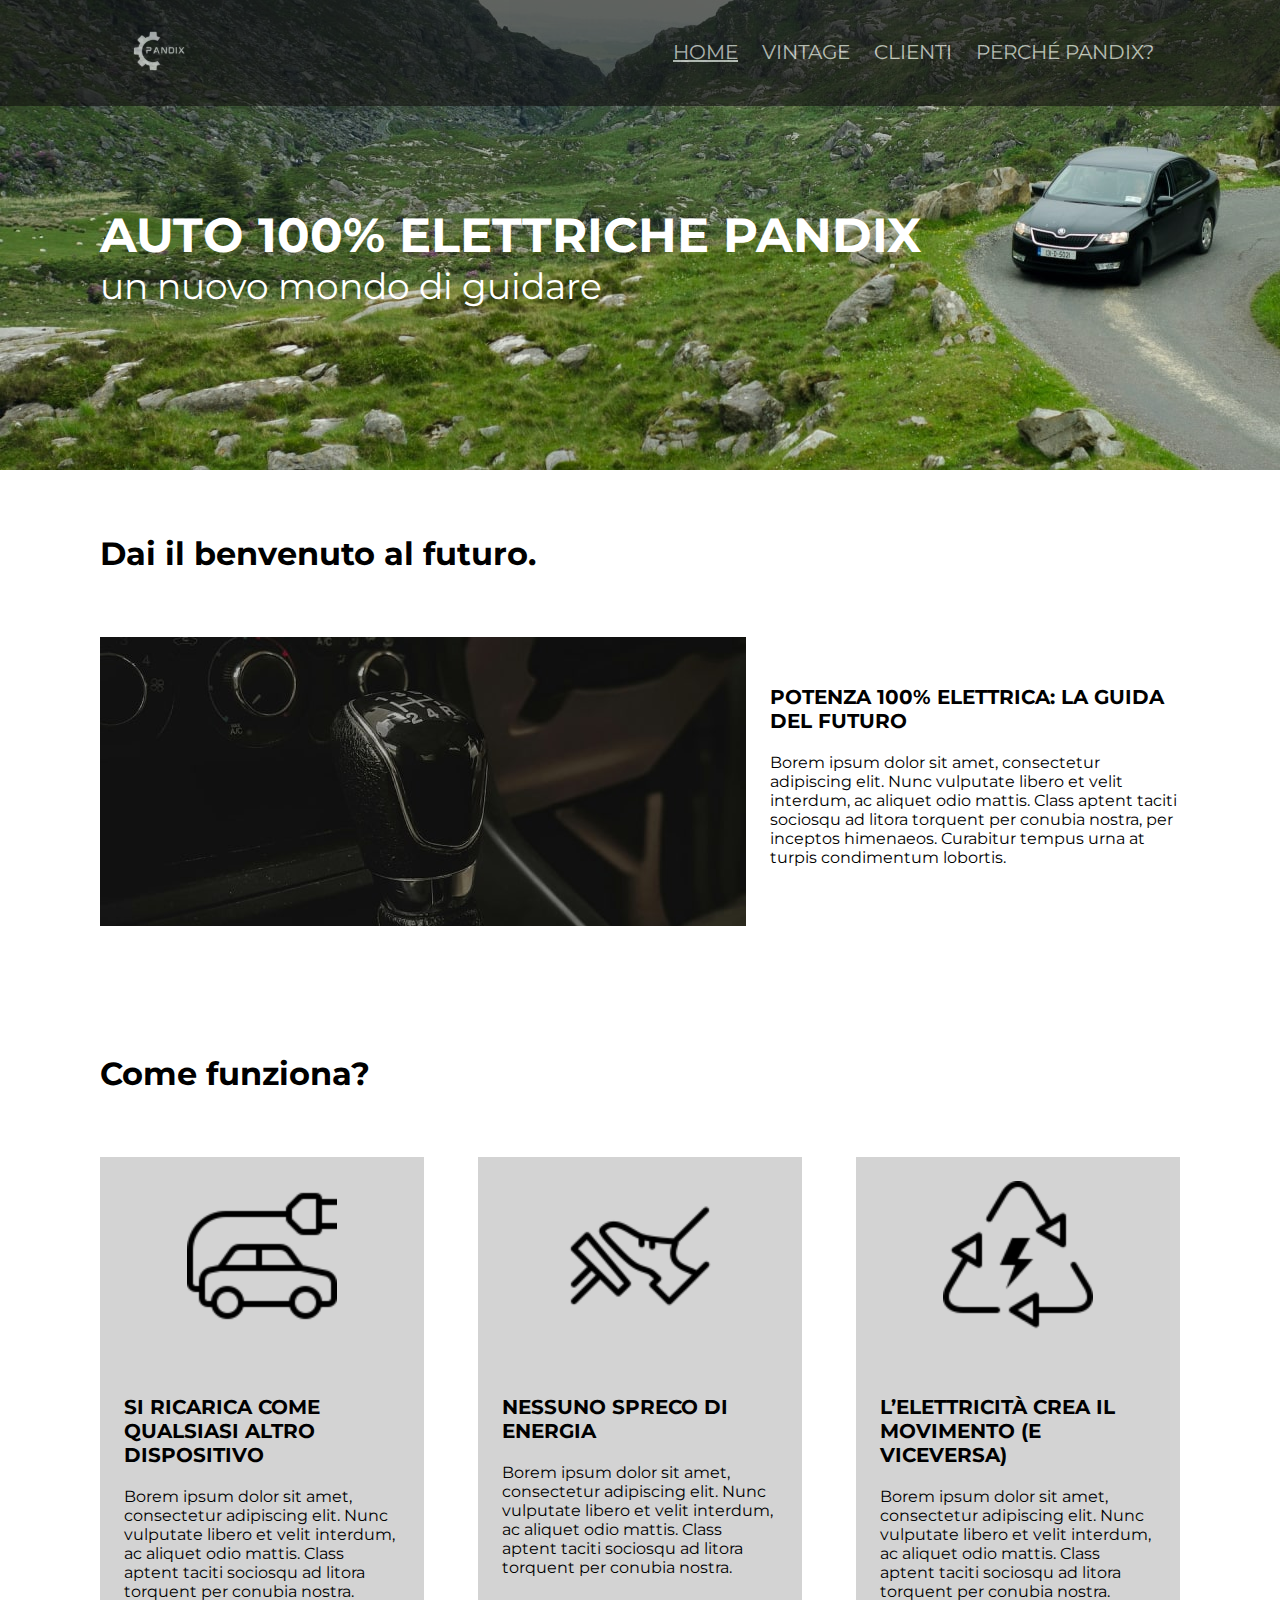
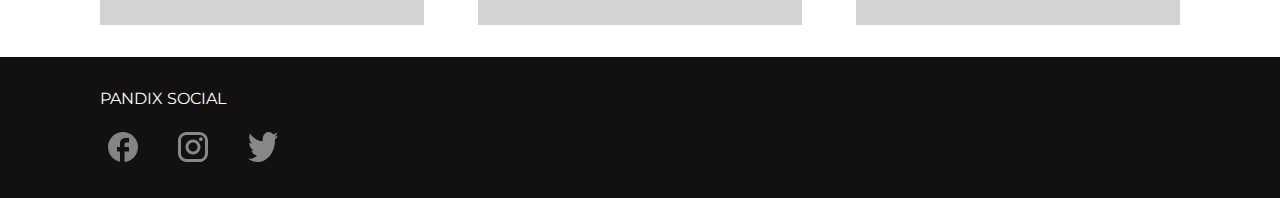
==== index.html @ 1530d186 "first commit" ====
<!DOCTYPE html>
<html lang="en">

<head>
    <meta charset="UTF-8">
    <meta name="viewport" content="width=device-width, initial-scale=1.0">
    <title>Pandix | Home page</title>
    <link rel="stylesheet" href="style.css">
</head>

<body>
    <header class="index">
        <nav>

            <a href="#" class="logo"><img src="img/logo.svg" alt="logo"></a>
            <ul>
                <li><a href="#" style="text-decoration: underline;">home</a></li>
                <li><a href="vintage.html">vintage</a></li>
                <li><a href="clienti.html">clienti</a></li>
                <li><a href="perché-pandix.html">perché pandix?</a></li>
            </ul>
        </nav>
        <div class="header">
            <h1>auto 100% elettriche pandix</h1>
            <p>un nuovo mondo di guidare</p>
        </div>
    </header>

    <main>
        <h2>Dai il benvenuto al futuro.</h2>
        <div class="container">
            <img src="img/index-img1.jpg" alt="foto di un cambio manuale">
            <div class="text">
                <h3>Potenza 100% elettrica: la guida del futuro</h3>
                <p>Borem ipsum dolor sit amet, consectetur adipiscing elit. Nunc vulputate libero et velit interdum, ac
                    aliquet odio mattis. Class aptent taciti sociosqu ad litora torquent per conubia nostra, per
                    inceptos
                    himenaeos. Curabitur tempus urna at turpis condimentum lobortis.</p>
            </div>
        </div>



        <h2>Come funziona?</h2>
        <section class="container">
            <article class="card">
                <img src="svg/Electric Vehicle.svg" alt="un'icona che raffigura una macchina elettrica" class="icon">
                <h3>Si ricarica come qualsiasi altro dispositivo</h3>
                <p>Borem ipsum dolor sit amet, consectetur adipiscing elit. Nunc vulputate libero et velit interdum, ac
                    aliquet odio mattis. Class aptent taciti sociosqu ad litora torquent per conubia nostra.</p>
            </article>

            <article class="card">
                <img src="svg/Brake Pedal.svg" alt="un'icona che raffigura un piede sul pedale della macchina" class="icon">
                <h3>Nessuno spreco di energia</h3>
                <p>Borem ipsum dolor sit amet, consectetur adipiscing elit. Nunc vulputate libero et velit interdum, ac
                    aliquet odio mattis. Class aptent taciti sociosqu ad litora torquent per conubia nostra.</p>
            </article>

            <article class="card">
                <img src="svg/Renewable Energy.svg" alt="un'icona che raffigura il concetto di ricaricabile" class="icon">
                <h3>L’elettricità crea il movimento (e viceversa)</h3>
                <p>Borem ipsum dolor sit amet, consectetur adipiscing elit. Nunc vulputate libero et velit interdum,
                    ac
                    aliquet odio mattis. Class aptent taciti sociosqu ad litora torquent per conubia nostra.</p>
            </article>
        </section>
    </main>

    <footer>
        <p>pandix social</p>
        <a href="#"><img src="svg/fb.svg" alt="icona di facebook"></a>
        <a href="#"><img src="svg/instagram.svg" alt="icona di instagram"></a>
        <a href="#"><img src="svg/twitter.svg" alt="icona di twitter"></a>
    </footer>
</body>

</html>
---- style.css ----
@import url(https://fonts.googleapis.com/css?family=Montserrat:100,200,300,regular,500,600,700,800,900,100italic,200italic,300italic,italic,500italic,600italic,700italic,800italic,900italic);

*{
    margin: 0;
    padding: 0;
    box-sizing: border-box;
    font-family: "Montserrat";
}

li, h1, h3, footer{
    text-transform: uppercase;
}

h1{
    font-size: 3em;
    color: white;
    margin: auto;
    
}
header p{
    font-size: 2.25em;
    color: white;
}

h2{
    font-size: 2em;
    margin: 2em auto;
}

h3{
    font-size: 1.25em;
}

p{
    font-size: 1em;;
}
/*NAVIGATION*/

ul{
    float: right;
    margin: 1.5em 6.25em;
}

.logo{
    margin: 0 6.25em;
}

li{
    font-size: 1.25em;
    font-weight: 400;
    display: inline;
    
}

a{
    text-decoration: none;
    color: white;
    padding: 0.5em;
}

nav{
    background-color: #121011;
    opacity: 60%;
    padding: 1em;
}

/*FINE NAVIGATION*/

main{
    margin: auto 6.25em;
}

/*BG-IMG*/
header{
    height: 470px;
}

.index{
    background-image: url("img/main-index.jpg");
}

.vintage{
    background-image: url("img/main-vintage.jpg");
}

.clienti{
    background-image: url("img/main-clienti.jpg");
}

.perchè{
    background-image: url("img/main-perchè.jpg");
}
/*FINE BG-IMG*/

.header{
    margin: 6.25em;
}

.icon{
    display: block;
    margin: 0 auto;
}

.container{
    width:100%;
    margin:0 auto;
    display: flex;
    justify-content: space-between;    
}

.card{
    width:30%;
    background-color: lightgrey;
    padding: 1.5em;
}

.card h3{
    margin-bottom: 1em;
}

.container{
    display: flex;
    gap: 1.5em;
}

.reverse{
    flex-direction: row-reverse;
}

.container img{
    margin-bottom:4em;
}

.text{
    margin-top: 3em;
}

.text h3{
    margin-bottom:1em;
}

/*FOOTER*/

footer{
    clear: both;
    margin-top: 2em;
    background-color: #121011;
    color: white;
    padding: 2em 6.25em;   
}

footer img{
    margin: 1.5em 1.25em 0 0; 
}

/*FINE FOOTER*/
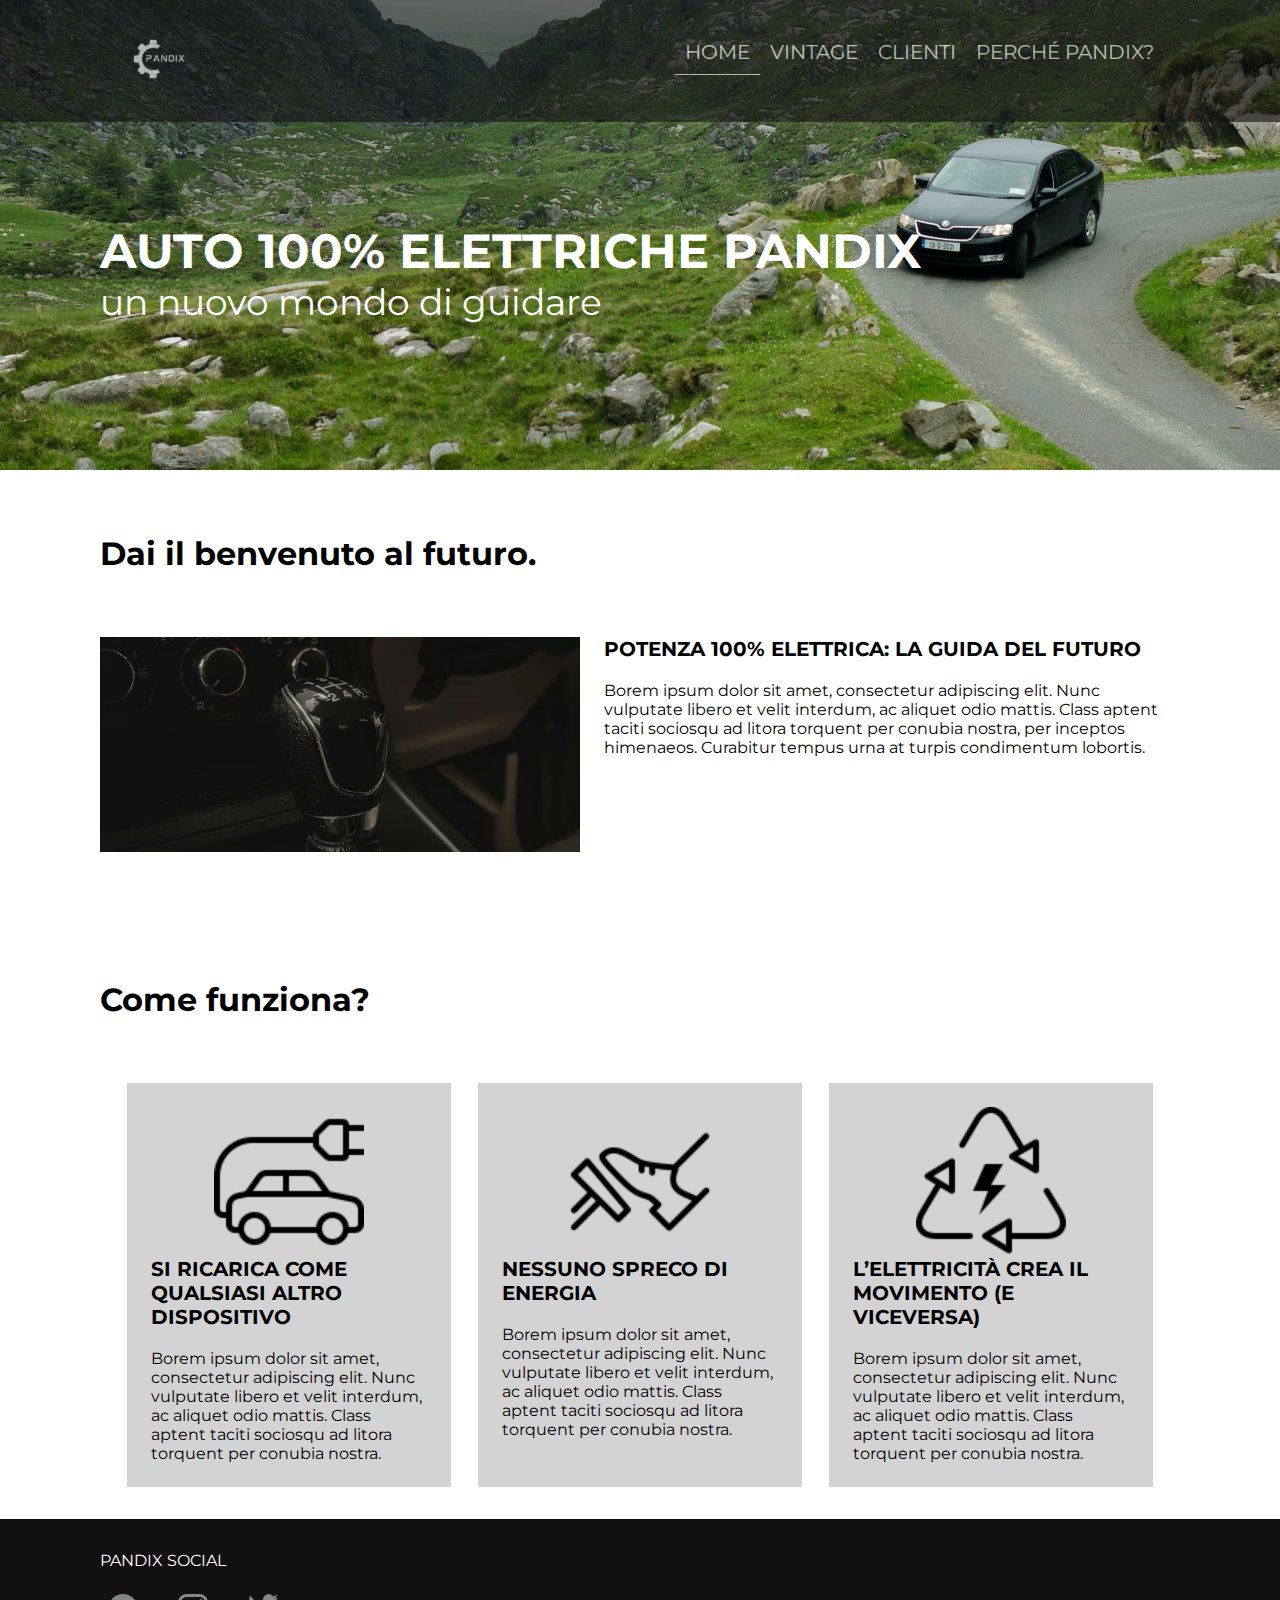
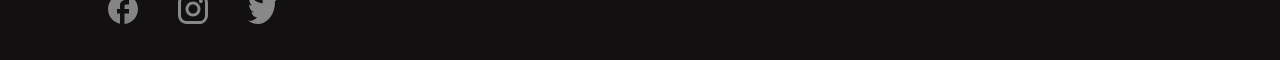
==== commit fa90efc2: "responsive" ====
--- a/index.html
+++ b/index.html
@@ -11,14 +11,16 @@
 <body>
     <header class="index">
         <nav>
-
             <a href="#" class="logo"><img src="img/logo.svg" alt="logo"></a>
-            <ul>
-                <li><a href="#" style="text-decoration: underline;">home</a></li>
-                <li><a href="vintage.html">vintage</a></li>
-                <li><a href="clienti.html">clienti</a></li>
-                <li><a href="perché-pandix.html">perché pandix?</a></li>
-            </ul>
+            <div class="parent">
+                <span class="hamburger"> &#8801</span>
+                <ul class="sub">
+                    <li><a href="#" style="border-bottom: 1px solid white;">home</a></li>
+                    <li><a href="vintage.html">vintage</a></li>
+                    <li><a href="clienti.html">clienti</a></li>
+                    <li><a href="perché-pandix.html">perché pandix?</a></li>
+                </ul>
+            </div>
         </nav>
         <div class="header">
             <h1>auto 100% elettriche pandix</h1>
@@ -42,7 +44,7 @@
 
 
         <h2>Come funziona?</h2>
-        <section class="container">
+        <section class="cards">
             <article class="card">
                 <img src="svg/Electric Vehicle.svg" alt="un'icona che raffigura una macchina elettrica" class="icon">
                 <h3>Si ricarica come qualsiasi altro dispositivo</h3>
@@ -51,14 +53,16 @@
             </article>
 
             <article class="card">
-                <img src="svg/Brake Pedal.svg" alt="un'icona che raffigura un piede sul pedale della macchina" class="icon">
+                <img src="svg/Brake Pedal.svg" alt="un'icona che raffigura un piede sul pedale della macchina"
+                    class="icon">
                 <h3>Nessuno spreco di energia</h3>
                 <p>Borem ipsum dolor sit amet, consectetur adipiscing elit. Nunc vulputate libero et velit interdum, ac
                     aliquet odio mattis. Class aptent taciti sociosqu ad litora torquent per conubia nostra.</p>
             </article>
 
             <article class="card">
-                <img src="svg/Renewable Energy.svg" alt="un'icona che raffigura il concetto di ricaricabile" class="icon">
+                <img src="svg/Renewable Energy.svg" alt="un'icona che raffigura il concetto di ricaricabile"
+                    class="icon">
                 <h3>L’elettricità crea il movimento (e viceversa)</h3>
                 <p>Borem ipsum dolor sit amet, consectetur adipiscing elit. Nunc vulputate libero et velit interdum,
                     ac
--- a/style.css
+++ b/style.css
@@ -1,156 +1,355 @@
 @import url(https://fonts.googleapis.com/css?family=Montserrat:100,200,300,regular,500,600,700,800,900,100italic,200italic,300italic,italic,500italic,600italic,700italic,800italic,900italic);
 
-*{
+* {
     margin: 0;
     padding: 0;
     box-sizing: border-box;
     font-family: "Montserrat";
 }
 
-li, h1, h3, footer{
+li,
+h1,
+h3,
+footer {
     text-transform: uppercase;
 }
 
-h1{
+h1 {
     font-size: 3em;
     color: white;
     margin: auto;
-    
-}
-header p{
+
+}
+
+header p {
     font-size: 2.25em;
     color: white;
 }
 
-h2{
+h2 {
     font-size: 2em;
     margin: 2em auto;
 }
 
-h3{
+h3 {
     font-size: 1.25em;
 }
 
-p{
-    font-size: 1em;;
-}
+p {
+    font-size: 1em;
+    ;
+}
+
 /*NAVIGATION*/
 
-ul{
-    float: right;
+ul {
+    list-style: none;
     margin: 1.5em 6.25em;
 }
 
-.logo{
+.logo {
     margin: 0 6.25em;
 }
 
-li{
+li {
     font-size: 1.25em;
     font-weight: 400;
-    display: inline;
-    
-}
-
-a{
+}
+
+a {
     text-decoration: none;
     color: white;
     padding: 0.5em;
 }
 
-nav{
+nav {
     background-color: #121011;
     opacity: 60%;
     padding: 1em;
+    display: flex;
+    justify-content: space-between;
+}
+
+.hamburger {
+    display: none;
+}
+
+.sub {
+    display: flex;
+    position: relative;
+    top: 0;
+    left: 0;
+}
+
+.sub:hover {
+    display: flex;
 }
 
 /*FINE NAVIGATION*/
 
-main{
+main {
     margin: auto 6.25em;
 }
 
 /*BG-IMG*/
-header{
+header {
     height: 470px;
 }
 
-.index{
+.index {
     background-image: url("img/main-index.jpg");
-}
-
-.vintage{
+    background-position: center;
+    ;
+}
+
+.vintage {
     background-image: url("img/main-vintage.jpg");
 }
 
-.clienti{
+.clienti {
     background-image: url("img/main-clienti.jpg");
 }
 
-.perchè{
+.perchè {
     background-image: url("img/main-perchè.jpg");
 }
+
 /*FINE BG-IMG*/
 
-.header{
+.header {
     margin: 6.25em;
 }
 
-.icon{
+.icon {
     display: block;
     margin: 0 auto;
 }
 
-.container{
-    width:100%;
-    margin:0 auto;
-    display: flex;
-    justify-content: space-between;    
-}
-
-.card{
-    width:30%;
+.cards{
+    display: flex;
+    justify-content: space-evenly;
+}
+
+
+
+.container {
+    width: 100%;
+    margin: 0 auto;
+    display: flex;
+    justify-content: space-between;
+    gap:1.5rem;
+}
+.container img{
+    width: 30rem;;
+}
+
+.card {
+    width: 30%;
     background-color: lightgrey;
     padding: 1.5em;
 }
 
-.card h3{
+.card h3 {
     margin-bottom: 1em;
 }
 
-.container{
-    display: flex;
-    gap: 1.5em;
-}
-
-.reverse{
+.reverse {
     flex-direction: row-reverse;
 }
 
-.container img{
-    margin-bottom:4em;
-}
-
-.text{
-    margin-top: 3em;
-}
-
-.text h3{
-    margin-bottom:1em;
+.container img {
+    margin-bottom: 4em;
+}
+
+
+
+.text h3 {
+    margin-bottom: 1em;
 }
 
 /*FOOTER*/
 
-footer{
+footer {
     clear: both;
     margin-top: 2em;
     background-color: #121011;
     color: white;
-    padding: 2em 6.25em;   
-}
-
-footer img{
-    margin: 1.5em 1.25em 0 0; 
-}
-
-/*FINE FOOTER*/+    padding: 2em 6.25em;
+}
+
+footer img {
+    margin: 1.5em 1.25em 0 0;
+}
+
+/*FINE FOOTER*/
+
+/*MEDIA QUERY*/
+@media only screen and (max-width: 1000px) {
+
+    .index,
+    .vintage,
+    .clienti,
+    .perchè {
+        background-position: center;
+    }
+
+    /*hamburger menu*/
+    nav {
+        padding: 0.5rem;
+        width: 100%;
+        opacity: 100%;
+        height: 5.5rem;
+    }
+
+    .hamburger{
+        display: inline;
+        margin: 0 2rem;
+    }
+
+    .logo{
+        margin: 0 2rem;
+    }
+
+    ul {
+        padding: 20px;
+        background-color: white;
+    }
+
+    a {
+        color: black;
+        text-decoration: none;
+        padding: 10px;
+    }
+
+    a:hover {
+        padding: 10px;
+    }
+
+    li {
+        display: inline;
+        margin-right: 20px;
+    }
+
+    .parent {
+        position: relative;
+        float: right;
+    }
+
+    .sub {
+        position: absolute;
+        top: 40px;
+        left: -150px;
+        display: none;
+    }
+
+    .sub a {
+        display: block;
+    }
+
+    .sub a:hover {
+        background-color: black;
+        color: white;
+        padding: 10px;
+    }
+
+
+
+    .hamburger:hover~.sub,
+    .sub:hover {
+        display: block;
+    }
+
+    .hamburger {
+        font-size: 4rem;
+        color: white;
+    }
+
+    /*hamburger menu*/
+
+
+    .header h1,
+    .header p,
+    h2,
+    .card h3,
+    .card p {
+        text-align: center;
+    }
+
+    .header p {
+        font-size: 1.5rem;
+    }
+
+    main{
+        margin: 0 2rem;
+    }
+
+    .container img {
+        width: 100%;
+        margin: 0 auto;
+    }
+
+    .container, .cards {
+        display: block;
+    }
+
+    .card {
+        width: 100%;
+        margin-bottom: 1rem;
+    }
+
+    .card img {
+        width: 8rem;
+    }
+
+    .container {
+        margin-bottom: 5rem;
+    }
+
+    .text {
+        margin-top: 1rem;
+    }
+}
+
+@media only screen and (max-width: 600px) {
+
+    .logo,
+    .header {
+        margin: 0 0.5rem;
+    }
+
+    
+    .index,
+    .vintage,
+    .clienti,
+    .perchè {
+        background-repeat: no-repeat;
+    }
+
+    .header h1{
+        font-size: 2.5rem;
+        margin-top: 5rem;
+    }
+
+    header {
+        height: 60vh;
+    }
+
+    main {
+        margin: 1rem 1rem 0 1rem;
+
+    }
+
+    h2 {
+        font-size: 1.5rem;
+    }
+
+    h3 {
+        font-weight: 400;
+    }
+
+    footer {
+        text-align: center;
+    }
+
+
+}